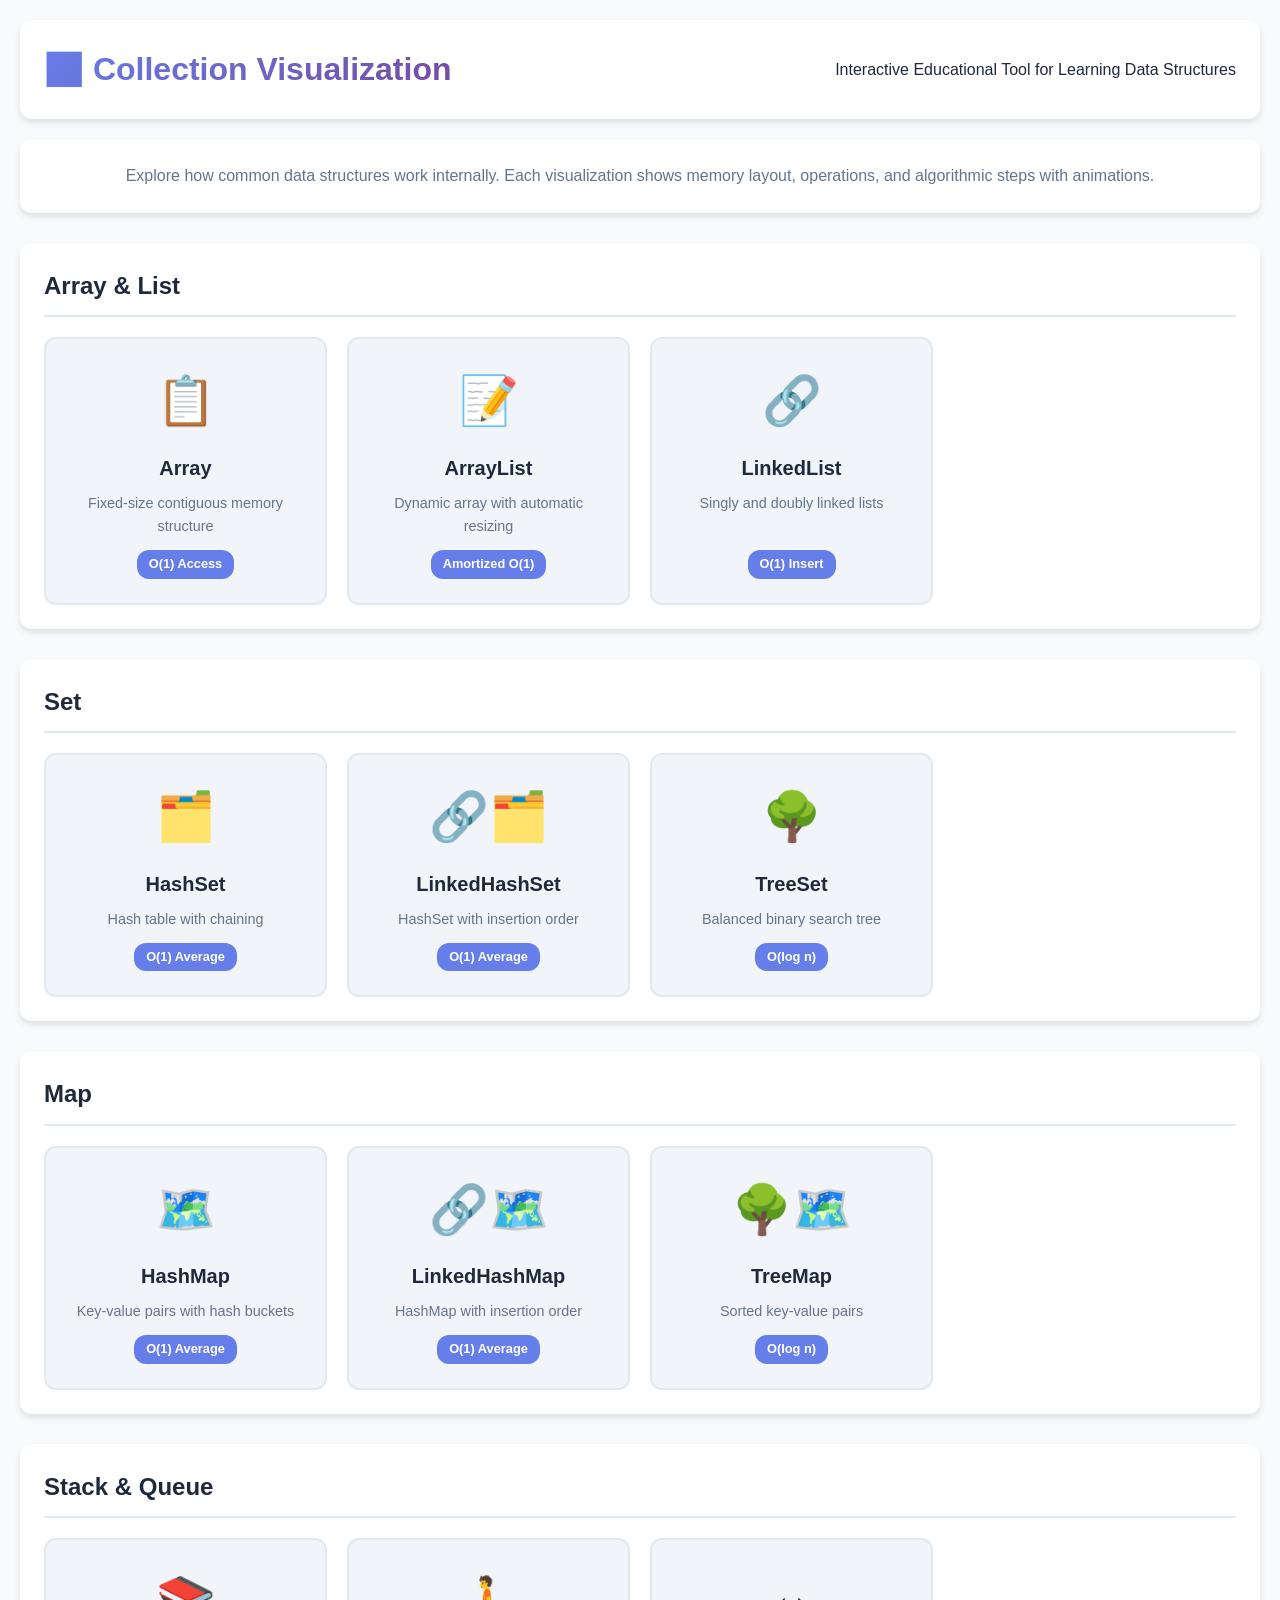
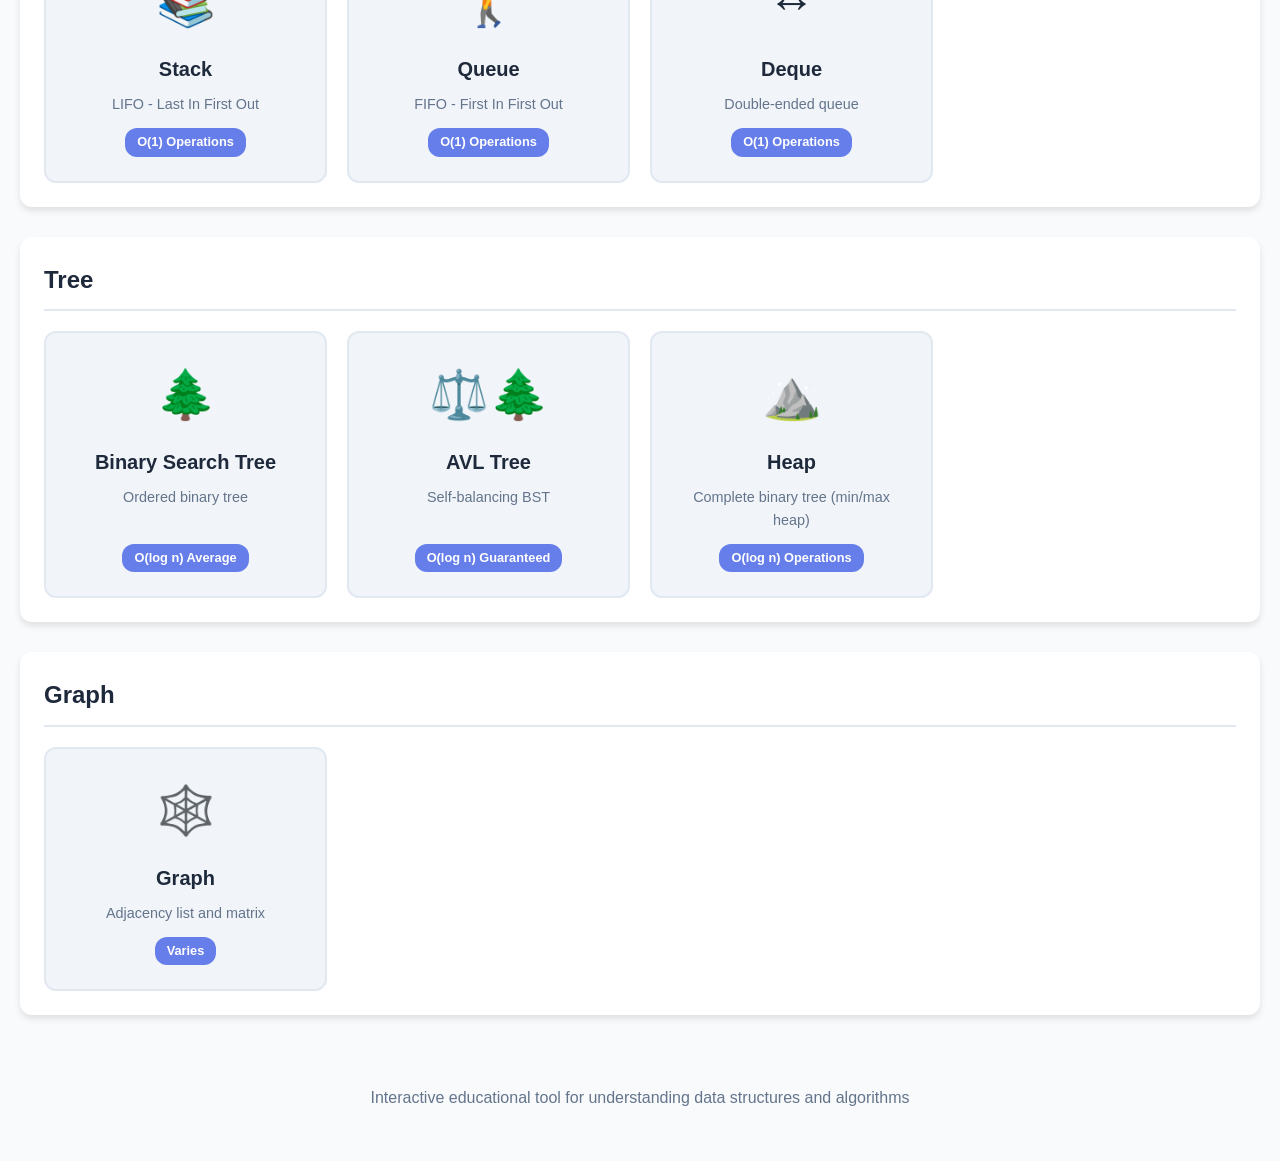
==== collection-visualization/index.html @ ca5909e4 "collection data" ====
<!DOCTYPE html>
<html lang="en">
<head>
    <meta charset="UTF-8">
    <meta name="viewport" content="width=device-width, initial-scale=1.0">
    <title>Collection Visualization - Interactive Data Structures</title>
    <link rel="stylesheet" href="styles.css">
</head>
<body>
    <div class="container">
        <div class="header">
            <h1>📊 Collection Visualization</h1>
            <p class="subtitle">Interactive Educational Tool for Learning Data Structures</p>
        </div>

        <div class="intro-section">
            <p>Explore how common data structures work internally. Each visualization shows memory layout, operations, and algorithmic steps with animations.</p>
        </div>

        <div class="data-structures-grid">
            <div class="ds-category">
                <h2>Array & List</h2>
                <div class="ds-cards">
                    <a href="array.html" class="ds-card">
                        <div class="ds-icon">📋</div>
                        <h3>Array</h3>
                        <p>Fixed-size contiguous memory structure</p>
                        <span class="ds-badge">O(1) Access</span>
                    </a>
                    <a href="arraylist.html" class="ds-card">
                        <div class="ds-icon">📝</div>
                        <h3>ArrayList</h3>
                        <p>Dynamic array with automatic resizing</p>
                        <span class="ds-badge">Amortized O(1)</span>
                    </a>
                    <a href="linkedlist.html" class="ds-card">
                        <div class="ds-icon">🔗</div>
                        <h3>LinkedList</h3>
                        <p>Singly and doubly linked lists</p>
                        <span class="ds-badge">O(1) Insert</span>
                    </a>
                </div>
            </div>

            <div class="ds-category">
                <h2>Set</h2>
                <div class="ds-cards">
                    <a href="hashset.html" class="ds-card">
                        <div class="ds-icon">🗂️</div>
                        <h3>HashSet</h3>
                        <p>Hash table with chaining</p>
                        <span class="ds-badge">O(1) Average</span>
                    </a>
                    <a href="linkedhashset.html" class="ds-card">
                        <div class="ds-icon">🔗🗂️</div>
                        <h3>LinkedHashSet</h3>
                        <p>HashSet with insertion order</p>
                        <span class="ds-badge">O(1) Average</span>
                    </a>
                    <a href="treeset.html" class="ds-card">
                        <div class="ds-icon">🌳</div>
                        <h3>TreeSet</h3>
                        <p>Balanced binary search tree</p>
                        <span class="ds-badge">O(log n)</span>
                    </a>
                </div>
            </div>

            <div class="ds-category">
                <h2>Map</h2>
                <div class="ds-cards">
                    <a href="hashmap.html" class="ds-card">
                        <div class="ds-icon">🗺️</div>
                        <h3>HashMap</h3>
                        <p>Key-value pairs with hash buckets</p>
                        <span class="ds-badge">O(1) Average</span>
                    </a>
                    <a href="linkedhashmap.html" class="ds-card">
                        <div class="ds-icon">🔗🗺️</div>
                        <h3>LinkedHashMap</h3>
                        <p>HashMap with insertion order</p>
                        <span class="ds-badge">O(1) Average</span>
                    </a>
                    <a href="treemap.html" class="ds-card">
                        <div class="ds-icon">🌳🗺️</div>
                        <h3>TreeMap</h3>
                        <p>Sorted key-value pairs</p>
                        <span class="ds-badge">O(log n)</span>
                    </a>
                </div>
            </div>

            <div class="ds-category">
                <h2>Stack & Queue</h2>
                <div class="ds-cards">
                    <a href="stack.html" class="ds-card">
                        <div class="ds-icon">📚</div>
                        <h3>Stack</h3>
                        <p>LIFO - Last In First Out</p>
                        <span class="ds-badge">O(1) Operations</span>
                    </a>
                    <a href="queue.html" class="ds-card">
                        <div class="ds-icon">🚶</div>
                        <h3>Queue</h3>
                        <p>FIFO - First In First Out</p>
                        <span class="ds-badge">O(1) Operations</span>
                    </a>
                    <a href="deque.html" class="ds-card">
                        <div class="ds-icon">↔️</div>
                        <h3>Deque</h3>
                        <p>Double-ended queue</p>
                        <span class="ds-badge">O(1) Operations</span>
                    </a>
                </div>
            </div>

            <div class="ds-category">
                <h2>Tree</h2>
                <div class="ds-cards">
                    <a href="bst.html" class="ds-card">
                        <div class="ds-icon">🌲</div>
                        <h3>Binary Search Tree</h3>
                        <p>Ordered binary tree</p>
                        <span class="ds-badge">O(log n) Average</span>
                    </a>
                    <a href="avl.html" class="ds-card">
                        <div class="ds-icon">⚖️🌲</div>
                        <h3>AVL Tree</h3>
                        <p>Self-balancing BST</p>
                        <span class="ds-badge">O(log n) Guaranteed</span>
                    </a>
                    <a href="heap.html" class="ds-card">
                        <div class="ds-icon">⛰️</div>
                        <h3>Heap</h3>
                        <p>Complete binary tree (min/max heap)</p>
                        <span class="ds-badge">O(log n) Operations</span>
                    </a>
                </div>
            </div>

            <div class="ds-category">
                <h2>Graph</h2>
                <div class="ds-cards">
                    <a href="graph.html" class="ds-card">
                        <div class="ds-icon">🕸️</div>
                        <h3>Graph</h3>
                        <p>Adjacency list and matrix</p>
                        <span class="ds-badge">Varies</span>
                    </a>
                </div>
            </div>
        </div>

        <div class="footer">
            <p>Interactive educational tool for understanding data structures and algorithms</p>
        </div>
    </div>

    <style>
        .intro-section {
            background: var(--surface);
            border-radius: 12px;
            padding: 24px;
            margin-bottom: 30px;
            box-shadow: 0 4px 6px var(--shadow);
            text-align: center;
            color: var(--text-light);
        }

        .data-structures-grid {
            display: flex;
            flex-direction: column;
            gap: 30px;
        }

        .ds-category {
            background: var(--surface);
            border-radius: 12px;
            padding: 24px;
            box-shadow: 0 4px 6px var(--shadow);
        }

        .ds-category h2 {
            font-size: 1.5rem;
            margin-bottom: 20px;
            color: var(--text);
            border-bottom: 2px solid var(--border);
            padding-bottom: 10px;
        }

        .ds-cards {
            display: grid;
            grid-template-columns: repeat(auto-fill, minmax(250px, 1fr));
            gap: 20px;
        }

        .ds-card {
            background: var(--node-bg);
            border: 2px solid var(--border);
            border-radius: 12px;
            padding: 24px;
            text-decoration: none;
            color: var(--text);
            transition: all 0.3s;
            display: flex;
            flex-direction: column;
            align-items: center;
            text-align: center;
        }

        .ds-card:hover {
            transform: translateY(-4px);
            box-shadow: 0 8px 16px var(--shadow);
            border-color: var(--primary);
        }

        .ds-icon {
            font-size: 3rem;
            margin-bottom: 12px;
        }

        .ds-card h3 {
            font-size: 1.25rem;
            margin-bottom: 8px;
            color: var(--text);
        }

        .ds-card p {
            font-size: 0.9rem;
            color: var(--text-light);
            margin-bottom: 12px;
            flex-grow: 1;
        }

        .ds-badge {
            display: inline-block;
            background: var(--primary);
            color: white;
            padding: 4px 12px;
            border-radius: 12px;
            font-size: 0.8rem;
            font-weight: 600;
        }

        .footer {
            text-align: center;
            padding: 30px;
            color: var(--text-light);
            margin-top: 40px;
        }
    </style>
</body>
</html>
---- collection-visualization/styles.css ----
* {
    margin: 0;
    padding: 0;
    box-sizing: border-box;
}

@import url('https://fonts.googleapis.com/css2?family=Inter:wght@300;400;500;600;700&display=swap');

:root {
    --primary: #667eea;
    --primary-dark: #5568d3;
    --secondary: #764ba2;
    --success: #10b981;
    --danger: #ef4444;
    --warning: #f59e0b;
    --info: #3b82f6;
    --bg: #f8fafc;
    --surface: #ffffff;
    --text: #1e293b;
    --text-light: #64748b;
    --border: #e2e8f0;
    --shadow: rgba(0, 0, 0, 0.1);
    --node-bg: #f1f5f9;
    --node-active: #dbeafe;
    --node-highlight: #fef3c7;
    --pointer-color: #ef4444;
    --memory-addr: #94a3b8;
}

[data-theme="dark"] {
    --bg: #0f172a;
    --surface: #1e293b;
    --text: #f1f5f9;
    --text-light: #94a3b8;
    --border: #334155;
    --shadow: rgba(0, 0, 0, 0.3);
    --node-bg: #1e293b;
    --node-active: #1e40af;
    --node-highlight: #78350f;
    --memory-addr: #64748b;
}

body {
    font-family: 'Inter', -apple-system, BlinkMacSystemFont, 'Segoe UI', Roboto, sans-serif;
    background: var(--bg);
    color: var(--text);
    line-height: 1.6;
    min-height: 100vh;
}

.container {
    max-width: 1600px;
    margin: 0 auto;
    padding: 20px;
}

.header {
    background: var(--surface);
    border-radius: 12px;
    padding: 24px;
    margin-bottom: 20px;
    box-shadow: 0 4px 6px var(--shadow);
    display: flex;
    justify-content: space-between;
    align-items: center;
    flex-wrap: wrap;
    gap: 16px;
}

.header h1 {
    font-size: 2rem;
    font-weight: 700;
    background: linear-gradient(135deg, var(--primary) 0%, var(--secondary) 100%);
    -webkit-background-clip: text;
    -webkit-text-fill-color: transparent;
    background-clip: text;
}

.back-link {
    display: inline-flex;
    align-items: center;
    gap: 8px;
    padding: 8px 16px;
    background: var(--primary);
    color: white;
    text-decoration: none;
    border-radius: 6px;
    font-weight: 500;
    transition: background 0.2s;
}

.back-link:hover {
    background: var(--primary-dark);
}

.theme-toggle {
    padding: 8px 16px;
    background: var(--primary);
    color: white;
    border: none;
    border-radius: 6px;
    cursor: pointer;
    font-weight: 500;
    transition: background 0.2s;
}

.theme-toggle:hover {
    background: var(--primary-dark);
}

.main-content {
    display: grid;
    grid-template-columns: 350px 1fr;
    gap: 20px;
}

@media (max-width: 1200px) {
    .main-content {
        grid-template-columns: 1fr;
    }
}

.control-panel {
    background: var(--surface);
    border-radius: 12px;
    padding: 20px;
    box-shadow: 0 4px 6px var(--shadow);
    height: fit-content;
    position: sticky;
    top: 20px;
}

.control-group {
    margin-bottom: 24px;
}

.control-group h3 {
    font-size: 1rem;
    font-weight: 600;
    margin-bottom: 12px;
    color: var(--text);
    border-bottom: 2px solid var(--border);
    padding-bottom: 8px;
}

.input-group {
    margin-bottom: 12px;
}

.input-group label {
    display: block;
    font-size: 0.875rem;
    font-weight: 500;
    margin-bottom: 6px;
    color: var(--text-light);
}

.input-group input,
.input-group select {
    width: 100%;
    padding: 10px;
    border: 2px solid var(--border);
    border-radius: 6px;
    font-size: 0.9rem;
    background: var(--bg);
    color: var(--text);
    transition: border-color 0.2s;
}

.input-group input:focus,
.input-group select:focus {
    outline: none;
    border-color: var(--primary);
}

.btn {
    padding: 10px 16px;
    border: none;
    border-radius: 6px;
    font-weight: 500;
    cursor: pointer;
    transition: all 0.2s;
    font-size: 0.9rem;
    margin: 4px;
}

.btn-primary {
    background: var(--primary);
    color: white;
}

.btn-primary:hover {
    background: var(--primary-dark);
}

.btn-danger {
    background: var(--danger);
    color: white;
}

.btn-danger:hover {
    background: #dc2626;
}

.btn-success {
    background: var(--success);
    color: white;
}

.btn-success:hover {
    background: #059669;
}

.btn-secondary {
    background: var(--text-light);
    color: white;
}

.btn-secondary:hover {
    background: #475569;
}

.btn:disabled {
    opacity: 0.5;
    cursor: not-allowed;
}

.operations {
    display: flex;
    flex-wrap: wrap;
    gap: 8px;
}

.animation-controls {
    display: flex;
    align-items: center;
    gap: 8px;
    flex-wrap: wrap;
}

.speed-control {
    display: flex;
    align-items: center;
    gap: 8px;
    flex: 1;
}

.speed-control input[type="range"] {
    flex: 1;
}

.visualization-area {
    background: var(--surface);
    border-radius: 12px;
    padding: 24px;
    box-shadow: 0 4px 6px var(--shadow);
    min-height: 600px;
}

.description {
    background: var(--node-bg);
    padding: 16px;
    border-radius: 8px;
    margin-bottom: 20px;
    font-size: 0.9rem;
    line-height: 1.6;
}

.memory-view {
    background: var(--bg);
    border: 2px solid var(--border);
    border-radius: 8px;
    padding: 16px;
    margin-top: 20px;
    min-height: 200px;
}

.memory-view h4 {
    margin-bottom: 12px;
    font-size: 0.9rem;
    font-weight: 600;
}

.memory-toggle {
    margin-bottom: 12px;
}

.complexity-panel {
    background: var(--node-bg);
    padding: 16px;
    border-radius: 8px;
    margin-top: 20px;
    font-size: 0.85rem;
}

.complexity-panel h4 {
    margin-bottom: 8px;
    font-weight: 600;
}

.complexity-item {
    display: flex;
    justify-content: space-between;
    padding: 4px 0;
    border-bottom: 1px solid var(--border);
}

.code-snippet {
    background: #1e293b;
    color: #f1f5f9;
    padding: 16px;
    border-radius: 8px;
    margin-top: 20px;
    font-family: 'Courier New', monospace;
    font-size: 0.85rem;
    overflow-x: auto;
}

.code-snippet h4 {
    margin-bottom: 8px;
    color: #94a3b8;
}

.code-snippet pre {
    margin: 0;
}

.examples {
    display: flex;
    flex-wrap: wrap;
    gap: 8px;
    margin-top: 12px;
}

.example-btn {
    padding: 6px 12px;
    font-size: 0.8rem;
    background: var(--node-bg);
    border: 1px solid var(--border);
    border-radius: 4px;
    cursor: pointer;
    transition: all 0.2s;
}

.example-btn:hover {
    background: var(--primary);
    color: white;
    border-color: var(--primary);
}

/* Array Visualization */
.array-container {
    display: flex;
    flex-wrap: wrap;
    gap: 8px;
    padding: 20px;
    justify-content: center;
}

.array-cell {
    width: 60px;
    height: 60px;
    border: 2px solid var(--border);
    border-radius: 6px;
    display: flex;
    flex-direction: column;
    align-items: center;
    justify-content: center;
    background: var(--node-bg);
    transition: all 0.3s;
    position: relative;
}

.array-cell.active {
    background: var(--node-active);
    border-color: var(--primary);
    transform: scale(1.1);
}

.array-cell.highlight {
    background: var(--node-highlight);
}

.array-cell.unused {
    background: var(--node-bg);
    opacity: 0.5;
    border-color: var(--border);
}

.array-cell.unused .value {
    color: var(--text-light);
    font-style: italic;
}

.array-cell .index {
    font-size: 0.7rem;
    color: var(--memory-addr);
    position: absolute;
    top: 4px;
    left: 4px;
}

.array-cell .value {
    font-size: 1rem;
    font-weight: 600;
    color: var(--text);
}

.array-cell .memory-addr {
    font-size: 0.6rem;
    color: var(--memory-addr);
    position: absolute;
    bottom: 4px;
    right: 4px;
}

/* LinkedList Visualization */
.linked-list-container {
    display: flex;
    flex-wrap: wrap;
    gap: 20px;
    padding: 20px;
    justify-content: center;
    align-items: center;
}

.list-node {
    display: flex;
    align-items: center;
    gap: 0;
    position: relative;
}

.list-node-box {
    width: 90px;
    height: 90px;
    border: 2px solid var(--border);
    border-radius: 8px;
    display: flex;
    flex-direction: column;
    align-items: center;
    justify-content: center;
    background: var(--node-bg);
    transition: all 0.3s;
}

.list-node-box.active {
    background: var(--node-active);
    border-color: var(--primary);
}

.list-node-box .value {
    font-size: 1.1rem;
    font-weight: 600;
}

.list-node-box .pointer-label {
    font-size: 0.7rem;
    color: var(--memory-addr);
    margin-top: 4px;
}

.arrow-container {
    display: flex;
    flex-direction: row;
    align-items: center;
    justify-content: center;
    gap: 4px;
    margin: 0 10px;
}


.arrow-container-linked-list{
    align-items: center;
    justify-content: center;
    gap: 4px;
    margin: 0 10px;
}

.arrow {
    width: 40px;
    height: 2px;
    background: var(--pointer-color);
    position: relative;
}

.arrow.forward-arrow::after {
    content: '';
    position: absolute;
    right: -8px;
    top: -4px;
    width: 0;
    height: 0;
    border-left: 8px solid var(--pointer-color);
    border-top: 4px solid transparent;
    border-bottom: 4px solid transparent;
}

.arrow.backward-arrow {
    transform: rotate(180deg);
}

.arrow.backward-arrow::after {
    content: '';
    position: absolute;
    right: -8px;
    top: -4px;
    width: 0;
    height: 0;
    border-left: 8px solid var(--pointer-color);
    border-top: 4px solid transparent;
    border-bottom: 4px solid transparent;
}

.null-marker {
    color: var(--text-light);
    font-style: italic;
    padding: 0 10px;
}

/* Tree Visualization */
.tree-container {
    padding: 40px;
    display: flex;
    justify-content: center;
    overflow-x: auto;
}

.tree-node {
    display: inline-flex;
    flex-direction: column;
    align-items: center;
    margin: 10px;
    position: relative;
}

.tree-node-box {
    width: 70px;
    height: 70px;
    border: 2px solid var(--border);
    border-radius: 8px;
    display: flex;
    flex-direction: column;
    align-items: center;
    justify-content: center;
    background: var(--node-bg);
    transition: all 0.3s;
    position: relative;
    z-index: 2;
}

.tree-node-box.active {
    background: var(--node-active);
    border-color: var(--primary);
}

.tree-node-box .value {
    font-size: 1rem;
    font-weight: 600;
}

.tree-node-box .balance {
    font-size: 0.7rem;
    color: var(--memory-addr);
    margin-top: 2px;
}

.tree-children {
    display: flex;
    justify-content: center;
    margin-top: 20px;
    position: relative;
}

.tree-line {
    position: absolute;
    background: var(--border);
    z-index: 1;
}

/* Hash Table Visualization */
.hash-container {
    display: flex;
    flex-direction: column;
    gap: 20px;
    padding: 20px;
}

.bucket-array {
    display: flex;
    flex-wrap: wrap;
    gap: 12px;
    justify-content: center;
}

.bucket {
    display: flex;
    flex-direction: column;
    align-items: center;
    min-width: 100px;
}

.bucket-index {
    font-size: 0.8rem;
    color: var(--memory-addr);
    margin-bottom: 8px;
    font-weight: 600;
}

.bucket-chain {
    display: flex;
    flex-direction: column;
    gap: 8px;
    align-items: center;
}

.bucket-node {
    width: 80px;
    padding: 12px;
    border: 2px solid var(--border);
    border-radius: 6px;
    background: var(--node-bg);
    text-align: center;
    transition: all 0.3s;
}

.bucket-node.active {
    background: var(--node-active);
    border-color: var(--primary);
}

.bucket-node .key {
    font-weight: 600;
    font-size: 0.9rem;
}

.bucket-node .value {
    font-size: 0.8rem;
    color: var(--text-light);
    margin-top: 4px;
}

/* Heap Visualization */
.heap-container {
    display: flex;
    flex-direction: column;
    gap: 20px;
    padding: 20px;
}

.heap-array {
    display: flex;
    flex-wrap: wrap;
    gap: 8px;
    justify-content: center;
}

/* Graph Visualization */
.graph-container {
    padding: 20px;
    position: relative;
}

.graph-svg {
    width: 100%;
    height: 500px;
    border: 2px solid var(--border);
    border-radius: 8px;
    background: var(--bg);
}

.graph-node {
    cursor: pointer;
}

.graph-edge {
    stroke: var(--border);
    stroke-width: 2;
}

/* Stack/Queue Visualization */
.stack-queue-container {
    display: flex;
    flex-direction: column;
    align-items: center;
    gap: 12px;
    padding: 20px;
}

.stack-item,
.queue-item {
    width: 120px;
    padding: 12px;
    border: 2px solid var(--border);
    border-radius: 6px;
    background: var(--node-bg);
    text-align: center;
    transition: all 0.3s;
}

.stack-item.active,
.queue-item.active {
    background: var(--node-active);
    border-color: var(--primary);
}

.step-info {
    background: var(--node-bg);
    padding: 12px;
    border-radius: 6px;
    margin-top: 16px;
    font-size: 0.9rem;
    min-height: 60px;
}

.export-buttons {
    display: flex;
    gap: 8px;
    margin-top: 12px;
}

.loading {
    opacity: 0.6;
    pointer-events: none;
}

/* View Options Bar */
.view-options-bar {
    background: var(--surface);
    border-radius: 8px;
    padding: 16px;
    margin-bottom: 20px;
    box-shadow: 0 2px 4px var(--shadow);
    display: flex;
    align-items: center;
    gap: 20px;
}

.view-checkboxes {
    display: flex;
    gap: 24px;
    align-items: center;
}

.view-checkbox-label {
    display: flex;
    align-items: center;
    gap: 8px;
    cursor: pointer;
    font-size: 0.95rem;
    font-weight: 500;
    color: var(--text);
    user-select: none;
}

.view-checkbox-label input[type="checkbox"] {
    width: 18px;
    height: 18px;
    cursor: pointer;
    accent-color: var(--primary);
}

.view-checkbox-label span {
    transition: color 0.2s;
}

.view-checkbox-label:hover span {
    color: var(--primary);
}

/* Code Editor Section */
.code-editor-section {
    margin-top: 30px;
    background: var(--surface);
    border-radius: 12px;
    padding: 24px;
    box-shadow: 0 4px 6px var(--shadow);
}

/* Complexity Section (below code editor) */
.complexity-section {
    margin-top: 30px;
}

.code-editor-header {
    display: flex;
    justify-content: space-between;
    align-items: center;
    margin-bottom: 16px;
    padding-bottom: 16px;
    border-bottom: 2px solid var(--border);
}

.code-editor-header h3 {
    font-size: 1.2rem;
    font-weight: 600;
    color: var(--text);
    margin: 0;
}

.monaco-editor-container {
    width: 100%;
    height: 400px;
    border: 2px solid var(--border);
    border-radius: 8px;
    overflow: hidden;
    background: var(--bg);
    margin-bottom: 16px;
}

.code-output {
    background: var(--bg);
    border: 2px solid var(--border);
    border-radius: 8px;
    padding: 16px;
    min-height: 100px;
    max-height: 300px;
    overflow-y: auto;
    font-family: 'Courier New', monospace;
    font-size: 0.9rem;
}

.code-output-header {
    font-weight: 600;
    margin-bottom: 12px;
    color: var(--text);
    font-size: 1rem;
}

.code-analysis {
    color: var(--text);
}

.code-analysis h4 {
    margin-top: 16px;
    margin-bottom: 8px;
    font-size: 0.95rem;
    color: var(--primary);
}

.code-analysis ul {
    margin-left: 20px;
    margin-bottom: 12px;
}

.code-analysis li {
    margin-bottom: 4px;
    line-height: 1.6;
}

.code-analysis pre {
    background: var(--surface);
    padding: 12px;
    border-radius: 6px;
    border: 1px solid var(--border);
    overflow-x: auto;
    margin: 8px 0;
    white-space: pre-wrap;
    word-wrap: break-word;
}

.success-message {
    background: rgba(16, 185, 129, 0.1);
    color: var(--success);
    padding: 12px;
    border-radius: 6px;
    border-left: 4px solid var(--success);
    margin-top: 12px;
    font-weight: 500;
}

.error-message {
    background: rgba(239, 68, 68, 0.1);
    color: var(--danger);
    padding: 12px;
    border-radius: 6px;
    border-left: 4px solid var(--danger);
    margin-top: 12px;
    font-weight: 500;
}

@media (max-width: 768px) {
    .main-content {
        grid-template-columns: 1fr;
    }

    .control-panel {
        position: static;
    }
    
    .code-editor-header {
        flex-direction: column;
        align-items: flex-start;
        gap: 12px;
    }
    
    .monaco-editor-container {
        height: 300px;
    }
}
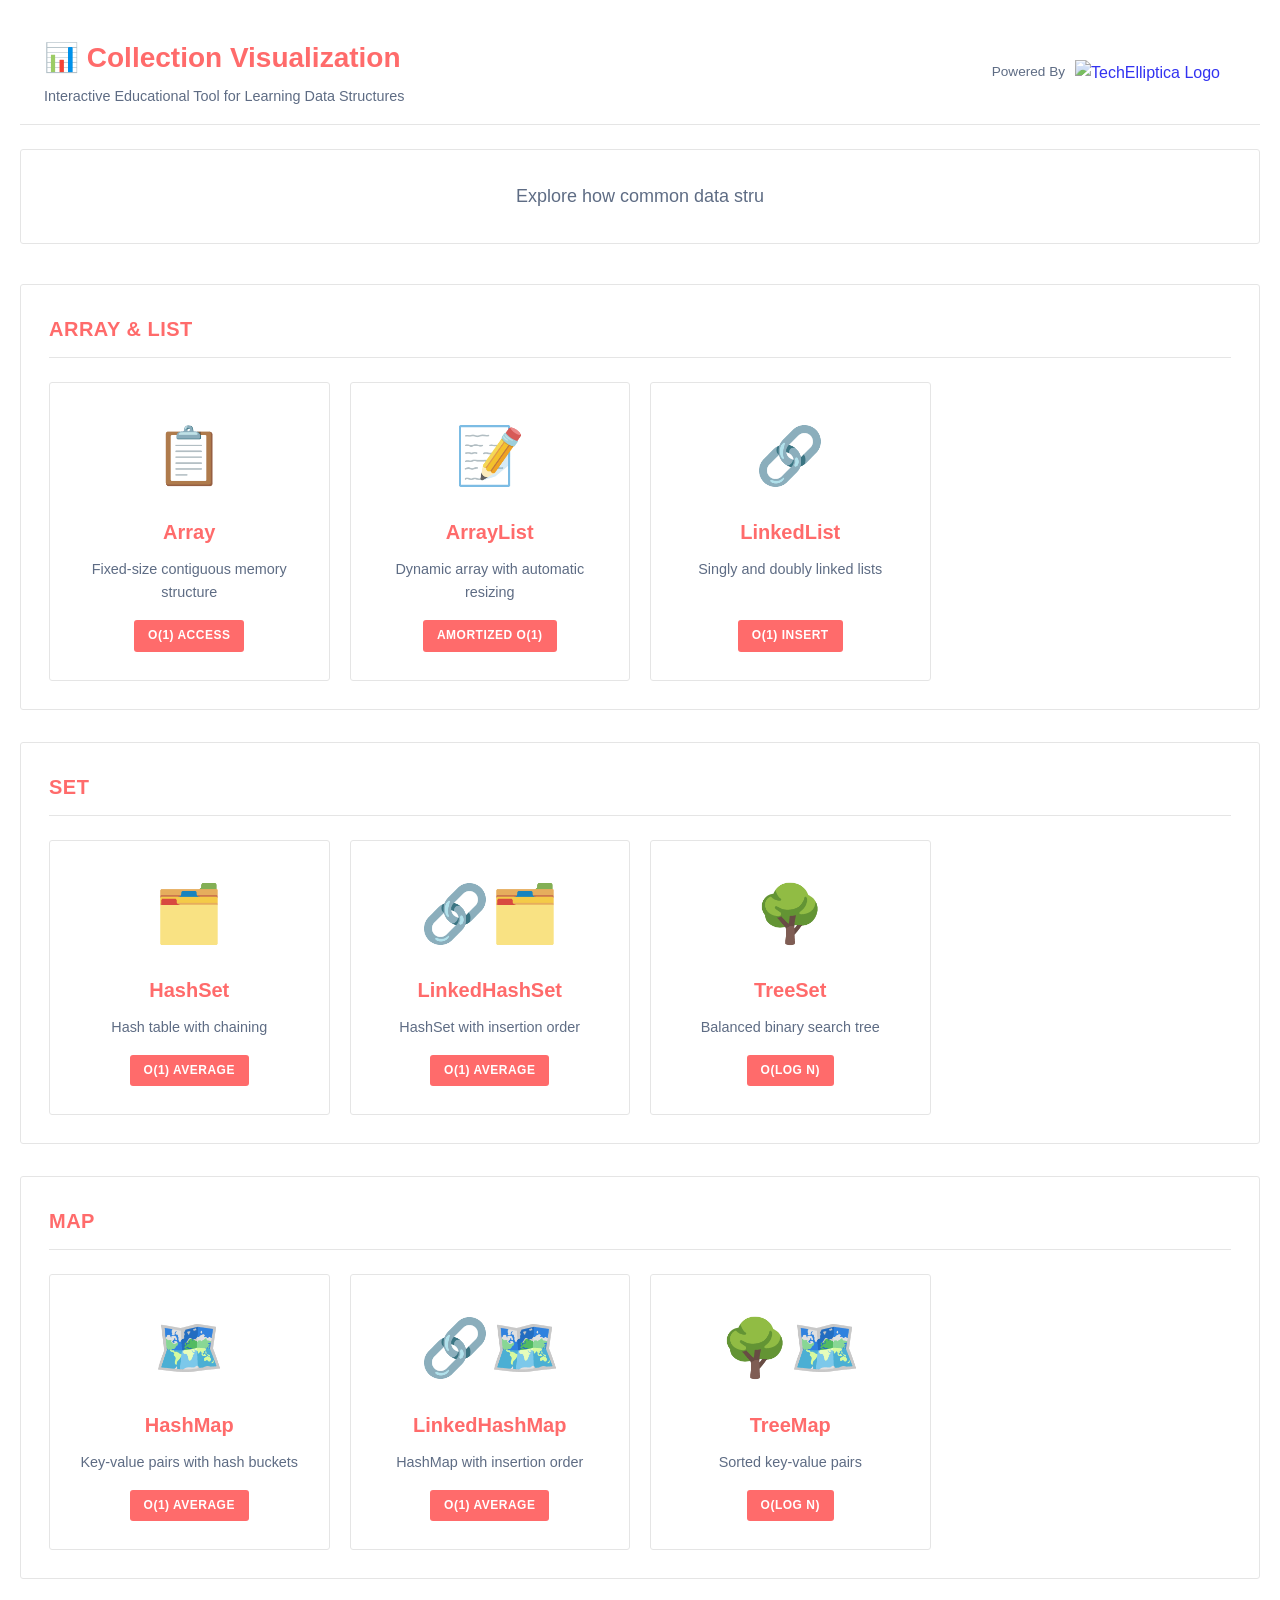
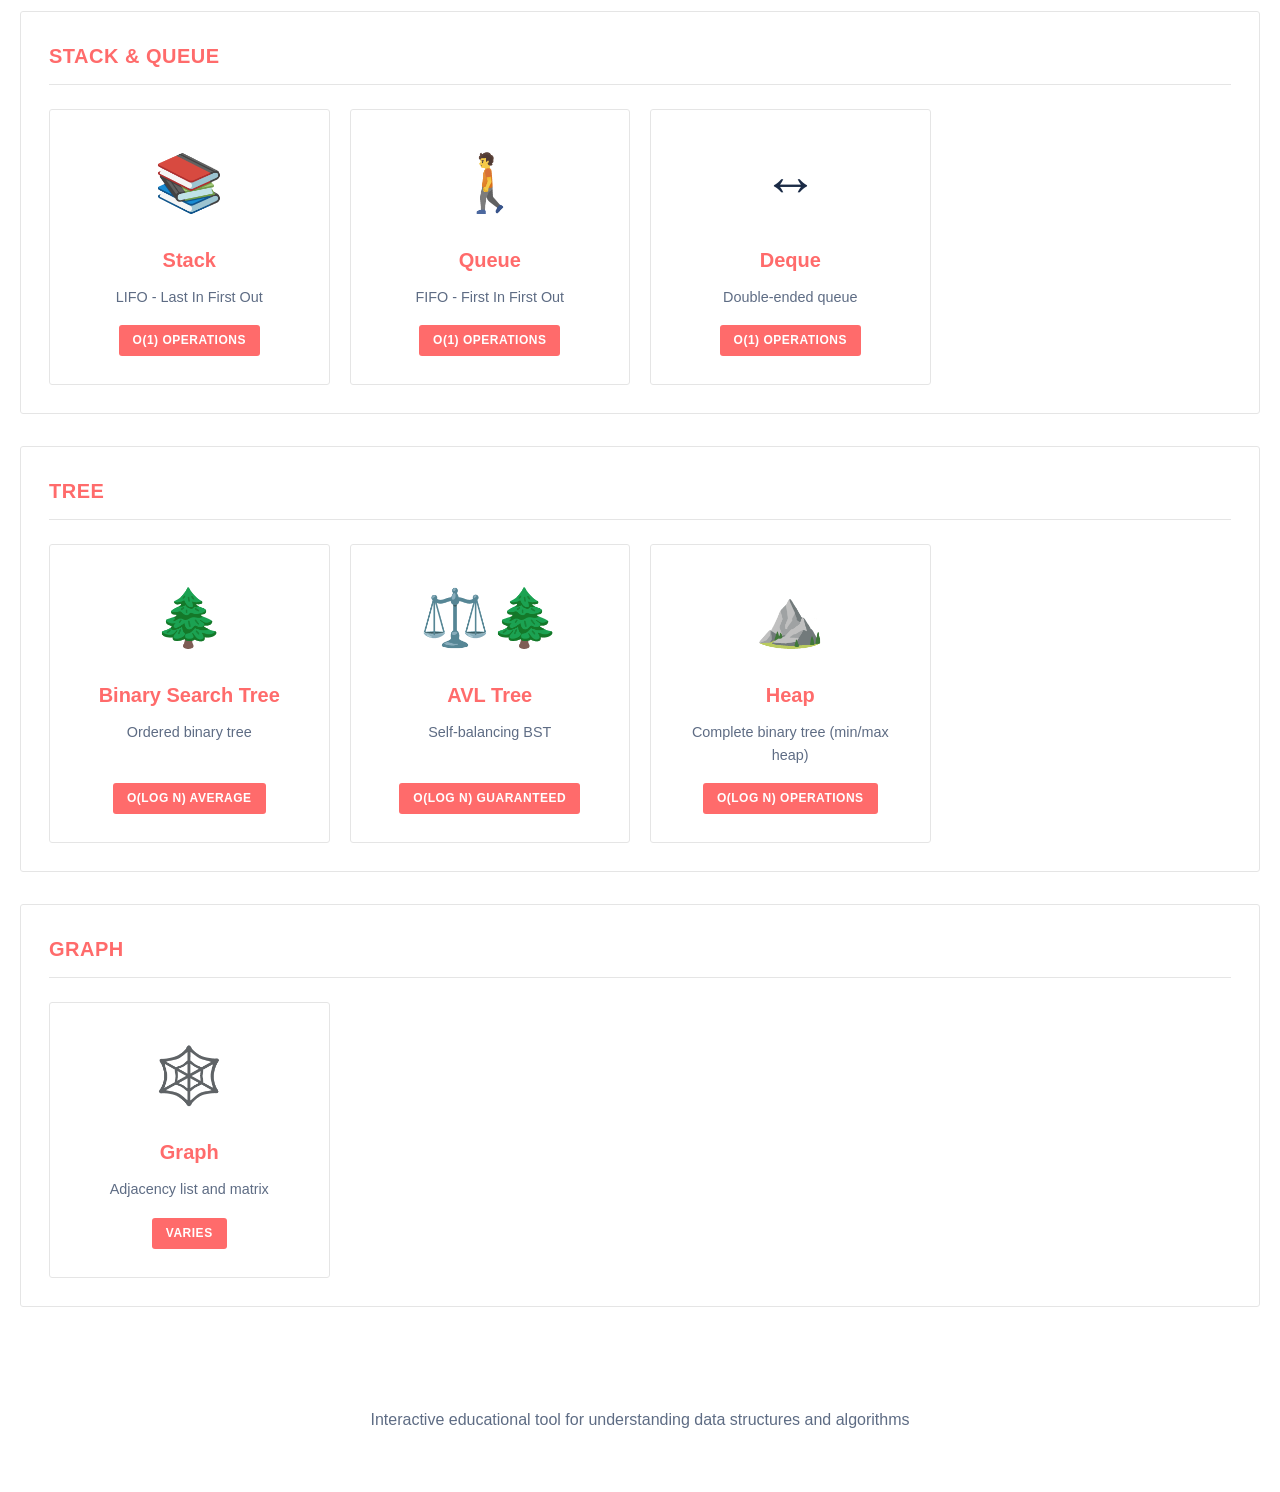
==== commit 437d958f: "updates" ====
--- a/collection-visualization/index.html
+++ b/collection-visualization/index.html
@@ -9,12 +9,22 @@
 <body>
     <div class="container">
         <div class="header">
-            <h1>📊 Collection Visualization</h1>
-            <p class="subtitle">Interactive Educational Tool for Learning Data Structures</p>
+            <div class="header-left">
+                <h1>📊 Collection Visualization</h1>
+                <p class="subtitle">Interactive Educational Tool for Learning Data Structures</p>
+            </div>
+            <div class="header-right">
+                <div class="powered-by-header">
+                    <span>Powered By</span>
+                    <a href="https://techelliptica.com" target="_blank" rel="noopener noreferrer">
+                        <img src="https://techelliptica.com/images/logo.png" alt="TechElliptica Logo">
+                    </a>
+                </div>
+            </div>
         </div>
 
         <div class="intro-section">
-            <p>Explore how common data structures work internally. Each visualization shows memory layout, operations, and algorithmic steps with animations.</p>
+            <p id="typing-text"></p>
         </div>
 
         <div class="data-structures-grid">
@@ -157,97 +167,433 @@
     </div>
 
     <style>
+        /* Override border colors for index page */
+        .header {
+            border-bottom: 1px solid #E5E5E5;
+        }
+
+        @keyframes fadeInUp {
+            from {
+                opacity: 0;
+                transform: translateY(30px);
+            }
+            to {
+                opacity: 1;
+                transform: translateY(0);
+            }
+        }
+
+        @keyframes fadeIn {
+            from {
+                opacity: 0;
+            }
+            to {
+                opacity: 1;
+            }
+        }
+
+        @keyframes slideInLeft {
+            from {
+                opacity: 0;
+                transform: translateX(-30px);
+            }
+            to {
+                opacity: 1;
+                transform: translateX(0);
+            }
+        }
+
+        @keyframes pulse {
+            0%, 100% {
+                transform: scale(1);
+            }
+            50% {
+                transform: scale(1.05);
+            }
+        }
+
+        .header {
+            animation: fadeInUp 0.6s ease-out;
+            display: flex;
+            justify-content: space-between;
+            align-items: center;
+            flex-wrap: wrap;
+            gap: 20px;
+        }
+
+        .header-left {
+            flex: 1;
+        }
+
+        .header-right {
+            display: flex;
+            align-items: center;
+        }
+
+        .header h1 {
+            animation: fadeIn 0.8s ease-out;
+            margin-bottom: 4px;
+        }
+
+        .subtitle {
+            font-size: 0.9rem;
+            color: var(--text-light);
+            margin-top: 4px;
+            font-weight: 400;
+            animation: fadeIn 1s ease-out;
+        }
+
+        .powered-by-header {
+            display: flex;
+            align-items: center;
+            gap: 10px;
+            padding: 8px 16px;
+            border: none;
+            background: transparent;
+            transition: all 0.3s ease;
+        }
+
+        .powered-by-header:hover {
+            opacity: 0.8;
+        }
+
+        .powered-by-header span {
+            color: var(--text-light);
+            font-size: 0.85rem;
+        }
+
+        .powered-by-header img {
+            height: 24px;
+            width: auto;
+            opacity: 0.8;
+            transition: opacity 0.2s;
+        }
+
+        .powered-by-header:hover img {
+            opacity: 1;
+        }
+
+        .powered-by-header a {
+            display: flex;
+            align-items: center;
+            text-decoration: none;
+        }
+
         .intro-section {
             background: var(--surface);
-            border-radius: 12px;
-            padding: 24px;
-            margin-bottom: 30px;
-            box-shadow: 0 4px 6px var(--shadow);
+            border: 1px solid #E5E5E5;
+            border-radius: 3px;
+            padding: 32px;
+            margin-bottom: 40px;
+            box-shadow: none;
             text-align: center;
             color: var(--text-light);
+            animation: fadeInUp 0.8s ease-out 0.2s both;
+            position: relative;
+            overflow: hidden;
+            min-height: 60px;
+        }
+
+        #typing-text {
+            font-size: 18px;
+            line-height: 1.6;
+            min-height: 1.6em;
+        }
+
+        .intro-section::before {
+            content: '';
+            position: absolute;
+            top: 0;
+            left: -100%;
+            width: 100%;
+            height: 100%;
+            background: linear-gradient(90deg, transparent, rgba(255, 107, 107, 0.1), transparent);
+            animation: shimmer 3s infinite;
+        }
+
+        @keyframes shimmer {
+            0% {
+                left: -100%;
+            }
+            100% {
+                left: 100%;
+            }
         }
 
         .data-structures-grid {
             display: flex;
             flex-direction: column;
-            gap: 30px;
+            gap: 32px;
         }
 
         .ds-category {
             background: var(--surface);
-            border-radius: 12px;
-            padding: 24px;
-            box-shadow: 0 4px 6px var(--shadow);
-        }
+            border: 1px solid #E5E5E5;
+            border-radius: 3px;
+            padding: 28px;
+            box-shadow: none;
+            animation: fadeInUp 0.8s ease-out both;
+        }
+
+        .ds-category:nth-child(1) { animation-delay: 0.1s; }
+        .ds-category:nth-child(2) { animation-delay: 0.2s; }
+        .ds-category:nth-child(3) { animation-delay: 0.3s; }
+        .ds-category:nth-child(4) { animation-delay: 0.4s; }
+        .ds-category:nth-child(5) { animation-delay: 0.5s; }
+        .ds-category:nth-child(6) { animation-delay: 0.6s; }
 
         .ds-category h2 {
-            font-size: 1.5rem;
-            margin-bottom: 20px;
-            color: var(--text);
-            border-bottom: 2px solid var(--border);
-            padding-bottom: 10px;
+            font-size: 1.25rem;
+            margin-bottom: 24px;
+            color: var(--primary);
+            border-bottom: 1px solid #E5E5E5;
+            padding-bottom: 12px;
+            font-weight: 600;
+            text-transform: uppercase;
+            letter-spacing: 0.5px;
+            animation: slideInLeft 0.6s ease-out;
         }
 
         .ds-cards {
             display: grid;
-            grid-template-columns: repeat(auto-fill, minmax(250px, 1fr));
+            grid-template-columns: repeat(auto-fill, minmax(280px, 1fr));
             gap: 20px;
         }
 
         .ds-card {
-            background: var(--node-bg);
-            border: 2px solid var(--border);
-            border-radius: 12px;
-            padding: 24px;
+            background: var(--surface);
+            border: 1px solid #E5E5E5;
+            border-radius: 3px;
+            padding: 28px;
             text-decoration: none;
             color: var(--text);
-            transition: all 0.3s;
+            transition: all 0.3s cubic-bezier(0.4, 0, 0.2, 1);
             display: flex;
             flex-direction: column;
             align-items: center;
             text-align: center;
+            position: relative;
+            overflow: hidden;
+            animation: fadeInUp 0.6s ease-out both;
+        }
+
+        .ds-card:nth-child(1) { animation-delay: 0.1s; }
+        .ds-card:nth-child(2) { animation-delay: 0.15s; }
+        .ds-card:nth-child(3) { animation-delay: 0.2s; }
+        .ds-card:nth-child(4) { animation-delay: 0.25s; }
+
+        .ds-card::before {
+            content: '';
+            position: absolute;
+            top: 0;
+            left: 0;
+            width: 100%;
+            height: 3px;
+            background: var(--primary);
+            transform: scaleX(0);
+            transform-origin: left;
+            transition: transform 0.3s ease;
         }
 
         .ds-card:hover {
-            transform: translateY(-4px);
-            box-shadow: 0 8px 16px var(--shadow);
+            transform: translateY(-6px);
             border-color: var(--primary);
+            box-shadow: 0 4px 12px rgba(65, 105, 225, 0.15);
+        }
+
+        .ds-card:hover::before {
+            transform: scaleX(1);
+        }
+
+        .ds-card:hover .ds-icon {
+            animation: pulse 0.6s ease-in-out;
         }
 
         .ds-icon {
-            font-size: 3rem;
-            margin-bottom: 12px;
+            font-size: 3.5rem;
+            margin-bottom: 16px;
+            transition: transform 0.3s ease;
+            filter: grayscale(0.2);
+        }
+
+        .ds-card:hover .ds-icon {
+            transform: scale(1.1);
+            filter: grayscale(0);
         }
 
         .ds-card h3 {
             font-size: 1.25rem;
-            margin-bottom: 8px;
-            color: var(--text);
+            margin-bottom: 10px;
+            color: var(--primary);
+            font-weight: 600;
+            transition: color 0.3s ease;
+        }
+
+        .ds-card:hover h3 {
+            color: var(--primary-dark);
         }
 
         .ds-card p {
             font-size: 0.9rem;
             color: var(--text-light);
-            margin-bottom: 12px;
+            margin-bottom: 16px;
             flex-grow: 1;
+            line-height: 1.6;
         }
 
         .ds-badge {
             display: inline-block;
             background: var(--primary);
             color: white;
-            padding: 4px 12px;
-            border-radius: 12px;
-            font-size: 0.8rem;
+            padding: 6px 14px;
+            border-radius: 3px;
+            font-size: 0.75rem;
             font-weight: 600;
+            text-transform: uppercase;
+            letter-spacing: 0.5px;
+            transition: all 0.3s ease;
+        }
+
+        .ds-card:hover .ds-badge {
+            background: var(--primary-dark);
+            transform: scale(1.05);
         }
 
         .footer {
             text-align: center;
-            padding: 30px;
+            padding: 40px 20px;
             color: var(--text-light);
-            margin-top: 40px;
+            margin-top: 60px;
+            animation: fadeIn 1s ease-out 0.8s both;
+        }
+
+        @media (max-width: 768px) {
+            .ds-cards {
+                grid-template-columns: 1fr;
+            }
+            
+            .intro-section {
+                padding: 24px;
+            }
         }
     </style>
+    
+
+    <script>
+        // Typing effect for intro text
+        function typeText(element, text, speed = 50) {
+            let i = 0;
+            element.textContent = '';
+            
+            function type() {
+                if (i < text.length) {
+                    element.textContent += text.charAt(i);
+                    i++;
+                    setTimeout(type, speed);
+                } else {
+                    // Add blinking cursor after typing completes
+                    const cursor = document.createElement('span');
+                    cursor.className = 'typing-cursor';
+                    cursor.textContent = '|';
+                    element.appendChild(cursor);
+                    
+                    // Remove cursor after a delay
+                    setTimeout(() => {
+                        cursor.remove();
+                    }, 1000);
+                }
+            }
+            
+            type();
+        }
+
+        // Intersection Observer for scroll animations
+        const observerOptions = {
+            threshold: 0.1,
+            rootMargin: '0px 0px -50px 0px'
+        };
+
+        const observer = new IntersectionObserver((entries) => {
+            entries.forEach(entry => {
+                if (entry.isIntersecting) {
+                    entry.target.style.opacity = '1';
+                    entry.target.style.transform = 'translateY(0)';
+                }
+            });
+        }, observerOptions);
+
+        // Observe all cards for scroll animations
+        document.addEventListener('DOMContentLoaded', () => {
+            // Start typing effect
+            const typingText = document.getElementById('typing-text');
+            const introText = 'Explore how common data structures work internally. Each visualization shows memory layout, operations, and algorithmic steps with animations.';
+            
+            // Wait for intro section animation to start
+            setTimeout(() => {
+                typeText(typingText, introText, 30);
+            }, 1000);
+
+            const cards = document.querySelectorAll('.ds-card');
+            cards.forEach((card, index) => {
+                card.style.opacity = '0';
+                card.style.transform = 'translateY(20px)';
+                card.style.transition = `opacity 0.6s ease ${index * 0.1}s, transform 0.6s ease ${index * 0.1}s`;
+                observer.observe(card);
+            });
+
+            // Add ripple effect on card click
+            cards.forEach(card => {
+                card.addEventListener('click', function(e) {
+                    const ripple = document.createElement('span');
+                    const rect = this.getBoundingClientRect();
+                    const size = Math.max(rect.width, rect.height);
+                    const x = e.clientX - rect.left - size / 2;
+                    const y = e.clientY - rect.top - size / 2;
+                    
+                    ripple.style.width = ripple.style.height = size + 'px';
+                    ripple.style.left = x + 'px';
+                    ripple.style.top = y + 'px';
+                    ripple.style.position = 'absolute';
+                    ripple.style.borderRadius = '50%';
+                    ripple.style.background = 'rgba(255, 107, 107, 0.3)';
+                    ripple.style.transform = 'scale(0)';
+                    ripple.style.animation = 'ripple 0.6s ease-out';
+                    ripple.style.pointerEvents = 'none';
+                    
+                    this.appendChild(ripple);
+                    
+                    setTimeout(() => ripple.remove(), 600);
+                });
+            });
+        });
+
+        // Add ripple animation and typing cursor animation
+        const style = document.createElement('style');
+        style.textContent = `
+            @keyframes ripple {
+                to {
+                    transform: scale(4);
+                    opacity: 0;
+                }
+            }
+            
+            @keyframes blink {
+                0%, 50% {
+                    opacity: 1;
+                }
+                51%, 100% {
+                    opacity: 0;
+                }
+            }
+            
+            .typing-cursor {
+                display: inline-block;
+                animation: blink 1s infinite;
+                color: var(--primary);
+                font-weight: bold;
+            }
+        `;
+        document.head.appendChild(style);
+    </script>
 </body>
 </html>
--- a/collection-visualization/styles.css
+++ b/collection-visualization/styles.css
@@ -7,37 +7,38 @@
 @import url('https://fonts.googleapis.com/css2?family=Inter:wght@300;400;500;600;700&display=swap');
 
 :root {
-    --primary: #667eea;
-    --primary-dark: #5568d3;
-    --secondary: #764ba2;
-    --success: #10b981;
-    --danger: #ef4444;
-    --warning: #f59e0b;
-    --info: #3b82f6;
-    --bg: #f8fafc;
-    --surface: #ffffff;
-    --text: #1e293b;
-    --text-light: #64748b;
-    --border: #e2e8f0;
-    --shadow: rgba(0, 0, 0, 0.1);
-    --node-bg: #f1f5f9;
-    --node-active: #dbeafe;
-    --node-highlight: #fef3c7;
-    --pointer-color: #ef4444;
-    --memory-addr: #94a3b8;
+    --primary: #FF6B6B;
+    --primary-dark: #FF5252;
+    --primary-light: #FF8A80;
+    --secondary: #0052CC;
+    --success: #36B37E;
+    --danger: #FF6B6B;
+    --warning: #FFAB00;
+    --info: #0052CC;
+    --bg: #FFFFFF;
+    --surface: #FFFFFF;
+    --text: #172B4D;
+    --text-light: #5E6C84;
+    --border: #E5E5E5;
+    --shadow: rgba(9, 30, 66, 0.08);
+    --node-bg: #F4F5F7;
+    --node-active: #E3FCEF;
+    --node-highlight: #FFF4E5;
+    --pointer-color: #FF6B6B;
+    --memory-addr: #8993A4;
 }
 
 [data-theme="dark"] {
-    --bg: #0f172a;
-    --surface: #1e293b;
-    --text: #f1f5f9;
-    --text-light: #94a3b8;
-    --border: #334155;
-    --shadow: rgba(0, 0, 0, 0.3);
-    --node-bg: #1e293b;
-    --node-active: #1e40af;
-    --node-highlight: #78350f;
-    --memory-addr: #64748b;
+    --bg: #1D2125;
+    --surface: #22272B;
+    --text: #B6C2CF;
+    --text-light: #8C9CB8;
+    --border: #E5E5E5;
+    --shadow: rgba(0, 0, 0, 0.4);
+    --node-bg: #2C333A;
+    --node-active: #1C3A2F;
+    --node-highlight: #3D2914;
+    --memory-addr: #6B778C;
 }
 
 body {
@@ -56,91 +57,116 @@
 
 .header {
     background: var(--surface);
-    border-radius: 12px;
-    padding: 24px;
-    margin-bottom: 20px;
-    box-shadow: 0 4px 6px var(--shadow);
+    border-bottom: 1px solid var(--border);
+    padding: 16px 24px;
+    margin-bottom: 24px;
     display: flex;
     justify-content: space-between;
     align-items: center;
     flex-wrap: wrap;
     gap: 16px;
+    box-shadow: none;
 }
 
 .header h1 {
-    font-size: 2rem;
-    font-weight: 700;
-    background: linear-gradient(135deg, var(--primary) 0%, var(--secondary) 100%);
-    -webkit-background-clip: text;
-    -webkit-text-fill-color: transparent;
-    background-clip: text;
+    font-size: 1.75rem;
+    font-weight: 600;
+    color: var(--primary);
+    margin: 0;
 }
 
 .back-link {
     display: inline-flex;
     align-items: center;
     gap: 8px;
-    padding: 8px 16px;
-    background: var(--primary);
-    color: white;
+    padding: 6px 12px;
+    background: transparent;
+    color: var(--text);
     text-decoration: none;
-    border-radius: 6px;
-    font-weight: 500;
-    transition: background 0.2s;
+    border: 1px solid var(--border);
+    border-radius: 3px;
+    font-weight: 400;
+    transition: all 0.2s;
 }
 
 .back-link:hover {
-    background: var(--primary-dark);
+    background: var(--node-bg);
+    border-color: var(--primary);
+    color: var(--primary);
 }
 
 .theme-toggle {
-    padding: 8px 16px;
-    background: var(--primary);
-    color: white;
-    border: none;
-    border-radius: 6px;
+    padding: 6px 12px;
+    background: transparent;
+    color: var(--text);
+    border: 1px solid var(--border);
+    border-radius: 3px;
     cursor: pointer;
-    font-weight: 500;
-    transition: background 0.2s;
+    font-weight: 400;
+    transition: all 0.2s;
 }
 
 .theme-toggle:hover {
-    background: var(--primary-dark);
+    background: var(--node-bg);
+    border-color: var(--primary);
+    color: var(--primary);
 }
 
 .main-content {
     display: grid;
-    grid-template-columns: 350px 1fr;
+    grid-template-rows: 1fr auto;
     gap: 20px;
+}
+
+.main-content.control-panel-hidden,
+.main-content-full-width {
+    grid-template-rows: 1fr;
 }
 
 @media (max-width: 1200px) {
     .main-content {
-        grid-template-columns: 1fr;
+        grid-template-rows: 1fr;
+    }
+    
+    .control-panel {
+        flex-direction: column;
+    }
+    
+    .control-group {
+        max-width: 100%;
     }
 }
 
 .control-panel {
     background: var(--surface);
-    border-radius: 12px;
-    padding: 20px;
-    box-shadow: 0 4px 6px var(--shadow);
+    border: 1px solid var(--border);
+    border-radius: 3px;
+    padding: 16px;
+    box-shadow: none;
     height: fit-content;
-    position: sticky;
-    top: 20px;
+    display: flex;
+    flex-wrap: wrap;
+    gap: 24px;
+    align-items: flex-start;
+    overflow-x: auto;
 }
 
 .control-group {
-    margin-bottom: 24px;
+    margin-bottom: 0;
+    flex: 0 0 auto;
+    min-width: 200px;
+    max-width: 300px;
 }
 
 .control-group h3 {
-    font-size: 1rem;
+    font-size: 0.875rem;
     font-weight: 600;
     margin-bottom: 12px;
-    color: var(--text);
-    border-bottom: 2px solid var(--border);
-    padding-bottom: 8px;
+    color: var(--primary);
+    text-transform: uppercase;
+    letter-spacing: 0.5px;
+    border-bottom: none;
+    padding-bottom: 0;
 }
 
 .input-group {
@@ -187,6 +213,9 @@
 .btn-primary {
     background: var(--primary);
     color: white;
+    border: none;
+    border-radius: 3px;
+    font-weight: 500;
 }
 
 .btn-primary:hover {
@@ -251,10 +280,12 @@
 
 .visualization-area {
     background: var(--surface);
-    border-radius: 12px;
+    border: 1px solid #aab1b8;
+    border-radius: 3px;
     padding: 24px;
-    box-shadow: 0 4px 6px var(--shadow);
-    min-height: 600px;
+    box-shadow: none;
+    min-height: 300px;
+    height: auto;
 }
 
 .description {
@@ -264,6 +295,7 @@
     margin-bottom: 20px;
     font-size: 0.9rem;
     line-height: 1.6;
+    color: var(--primary);
 }
 
 .memory-view {
@@ -349,18 +381,74 @@
 }
 
 /* Array Visualization */
+.array-visualization-group {
+    border: 1px solid #aab1b8;
+    border-radius: 8px;
+    padding: 20px;
+    margin-bottom: 30px;
+    background: var(--bg);
+}
+
+.array-visualization-group:last-child {
+    margin-bottom: 0;
+}
+
+.array-header {
+    display: flex;
+    justify-content: space-between;
+    align-items: center;
+    margin-bottom: 16px;
+    padding-bottom: 12px;
+    border-bottom: 1px solid var(--border);
+}
+
+.array-header h3,
+h2,
+h3 {
+    color: var(--primary);
+    font-weight: 600;
+}
+
+.array-header h3 {
+    font-size: 1rem;
+    font-weight: 600;
+    color: var(--primary);
+    margin: 0;
+    display: flex;
+    align-items: center;
+    gap: 8px;
+}
+
+.array-type-badge {
+    font-size: 0.85rem;
+    padding: 4px 8px;
+    background: var(--primary);
+    color: white;
+    border-radius: 4px;
+    font-weight: 500;
+}
+
+.array-details {
+    font-size: 0.85rem;
+    color: var(--text-light);
+    font-weight: 500;
+}
+
 .array-container {
     display: flex;
     flex-wrap: wrap;
     gap: 8px;
     padding: 20px;
     justify-content: center;
+    border: 1px solid #aab1b8;
+    border-radius: 8px;
+    background: var(--node-bg);
 }
 
 .array-cell {
     width: 60px;
     height: 60px;
-    border: 2px solid var(--border);
+    border: 1px solid #aab1b8;
     border-radius: 6px;
     display: flex;
     flex-direction: column;
@@ -373,7 +461,7 @@
 
 .array-cell.active {
     background: var(--node-active);
-    border-color: var(--primary);
+    border: 1px solid #aab1b8;
     transform: scale(1.1);
 }
 
@@ -384,7 +472,7 @@
 .array-cell.unused {
     background: var(--node-bg);
     opacity: 0.5;
-    border-color: var(--border);
+    border-color: #aab1b8;
 }
 
 .array-cell.unused .value {
@@ -412,6 +500,72 @@
     position: absolute;
     bottom: 4px;
     right: 4px;
+}
+
+/* 2D Array Visualization */
+.array-2d-container {
+    padding: 20px;
+    overflow-x: auto;
+    display: flex;
+    justify-content: center;
+    border: 1px solid #aab1b8;
+    border-radius: 8px;
+    background: var(--node-bg);
+}
+
+.array-2d-table {
+    border-collapse: collapse;
+    margin: 0 auto;
+    background: var(--surface);
+    border-radius: 8px;
+    overflow: hidden;
+    box-shadow: 0 2px 4px var(--shadow);
+}
+
+.array-2d-table th {
+    background: var(--primary);
+    color: white;
+    padding: 8px 12px;
+    font-weight: 600;
+    font-size: 0.85rem;
+    text-align: center;
+    border: 1px solid rgba(255, 255, 255, 0.2);
+}
+
+.array-2d-table th.row-index,
+.array-2d-table th.col-index {
+    background: var(--primary-dark);
+    min-width: 40px;
+}
+
+.array-2d-table td {
+    border: 1px solid #aab1b8;
+    padding: 12px 16px;
+    text-align: center;
+    background: var(--node-bg);
+    color: var(--text);
+    font-weight: 500;
+    min-width: 60px;
+    transition: all 0.2s;
+}
+
+.array-2d-table td.active {
+    background: var(--node-active);
+    border: 1px solid #aab1b8;
+}
+
+.array-2d-table td.highlight {
+    background: var(--node-highlight);
+    border-color: var(--warning);
+    transform: scale(1.05);
+}
+
+.array-2d-table tr:hover td {
+    background: var(--bg);
+}
+
+.array-2d-table tr:hover td.active {
+    background: var(--node-active);
 }
 
 /* LinkedList Visualization */
@@ -719,6 +873,52 @@
     margin-top: 12px;
 }
 
+/* Powered By Footer */
+.powered-by-footer {
+    margin-top: 40px;
+    padding: 16px;
+    text-align: center;
+    border-top: 1px solid var(--border);
+    display: flex;
+    align-items: center;
+    justify-content: center;
+    gap: 12px;
+    flex-wrap: wrap;
+    background: var(--surface);
+}
+
+.powered-by-footer span {
+    color: var(--text-light);
+    font-size: 0.9rem;
+}
+
+.powered-by-footer img {
+    height: 30px;
+    width: auto;
+    opacity: 0.8;
+    transition: opacity 0.2s;
+}
+
+.powered-by-footer img:hover {
+    opacity: 1;
+}
+
+.powered-by-footer a {
+    display: flex;
+    align-items: center;
+    text-decoration: none;
+    color: var(--text-light);
+    transition: color 0.2s;
+}
+
+.powered-by-footer a:hover {
+    color: var(--primary);
+}
+
+.powered-by-footer a:hover img {
+    opacity: 1;
+}
+
 .loading {
     opacity: 0.6;
     pointer-events: none;
@@ -768,16 +968,152 @@
     color: var(--primary);
 }
 
-/* Code Editor Section */
+/* Code Editor and Terminal Wrapper */
+.code-terminal-wrapper {
+    display: flex;
+    gap: 20px;
+    margin-top: 30px;
+}
+
 .code-editor-section {
-    margin-top: 30px;
+    flex: 0 0 70%;
     background: var(--surface);
-    border-radius: 12px;
-    padding: 24px;
-    box-shadow: 0 4px 6px var(--shadow);
+    border: 1px solid var(--border);
+    border-radius: 3px;
+    padding: 16px;
+    box-shadow: none;
+}
+
+.terminal-section {
+    flex: 0 0 30%;
+    background: var(--surface);
+    border: 1px solid var(--border);
+    border-radius: 3px;
+    padding: 0;
+    box-shadow: none;
+    display: flex;
+    flex-direction: column;
+    overflow: hidden;
+}
+
+.terminal-header {
+    display: flex;
+    justify-content: space-between;
+    align-items: center;
+    padding: 10px 12px;
+    background: #1e1e1e;
+    border-bottom: 1px solid #333;
+    border-radius: 3px 3px 0 0;
+}
+
+.terminal-title {
+    display: flex;
+    align-items: center;
+    gap: 8px;
+    color: #fff;
+    font-weight: 600;
+    font-size: 0.9rem;
+}
+
+.terminal-icon {
+    font-size: 1rem;
+}
+
+.terminal-controls {
+    display: flex;
+    align-items: center;
+    gap: 8px;
+}
+
+.terminal-font-btn {
+    background: transparent;
+    border: 1px solid rgba(255, 255, 255, 0.2);
+    color: #fff;
+    cursor: pointer;
+    padding: 4px 10px;
+    border-radius: 4px;
+    font-size: 0.85rem;
+    font-weight: 600;
+    transition: all 0.2s;
+    min-width: 32px;
+}
+
+.terminal-font-btn:hover {
+    background: rgba(255, 255, 255, 0.1);
+    border-color: rgba(255, 255, 255, 0.4);
+}
+
+.terminal-clear-btn {
+    background: transparent;
+    border: none;
+    color: #fff;
+    cursor: pointer;
+    padding: 4px 8px;
+    border-radius: 4px;
+    font-size: 1rem;
+    transition: background 0.2s;
+}
+
+.terminal-clear-btn:hover {
+    background: rgba(255, 255, 255, 0.1);
+}
+
+.terminal {
+    flex: 1;
+    background: #000000;
+    color: #00ff00;
+    font-family: 'Courier New', 'Monaco', 'Menlo', monospace;
+    font-size: 13px;
+    line-height: 1.5;
+    padding: 16px;
+    overflow-y: auto;
+    height: 400px;
+    border-radius: 0 0 3px 3px;
+}
+
+.terminal:empty::before {
+    content: 'No output yet. Run your code to see System.out.println output here.';
+    color: #666;
+    font-style: italic;
+}
+
+.terminal-line {
+    margin-bottom: 4px;
+    word-wrap: break-word;
+    white-space: pre-wrap;
+}
+
+.terminal-line:last-child {
+    margin-bottom: 0;
+}
+
+.terminal-error {
+    color: #ff4444 !important;
+    font-weight: 600;
+}
+
+.terminal-error::before {
+    content: "❌ ";
+    color: #ff4444;
+}
+
+@media (max-width: 1200px) {
+    .code-terminal-wrapper {
+        flex-direction: column;
+    }
+    
+    .code-editor-section,
+    .terminal-section {
+        flex: 1 1 100%;
+    }
 }
 
 /* Complexity Section (below code editor) */
+.complexity-section h3,
+.complexity-section h4 {
+    color: var(--primary);
+}
+
 .complexity-section {
     margin-top: 30px;
 }
@@ -792,10 +1128,61 @@
 }
 
 .code-editor-header h3 {
-    font-size: 1.2rem;
-    font-weight: 600;
+    font-size: 1rem;
+    font-weight: 600;
+    color: var(--primary);
+    margin: 0;
+    text-transform: uppercase;
+    letter-spacing: 0.5px;
+    font-size: 0.875rem;
+}
+
+/* Language Tabs */
+.language-tabs {
+    display: flex;
+    gap: 8px;
+    align-items: center;
+}
+
+.language-tab {
+    padding: 8px 16px;
+    background: var(--node-bg);
+    border: 2px solid var(--border);
+    border-radius: 6px;
+    cursor: pointer;
+    font-weight: 500;
+    font-size: 0.9rem;
+    color: var(--text-light);
+    transition: all 0.2s;
+    border-bottom: none;
+    border-bottom-left-radius: 0;
+    border-bottom-right-radius: 0;
+}
+
+.language-tab:hover {
+    background: var(--bg);
     color: var(--text);
-    margin: 0;
+}
+
+.language-tab.active {
+    background: var(--surface);
+    border-color: var(--primary);
+    color: var(--primary);
+    border-bottom-color: var(--surface);
+    position: relative;
+    z-index: 1;
+}
+
+.code-editor-tabs-content {
+    position: relative;
+}
+
+.code-editor-tab-pane {
+    display: none;
+}
+
+.code-editor-tab-pane.active {
+    display: block;
 }
 
 .monaco-editor-container {
